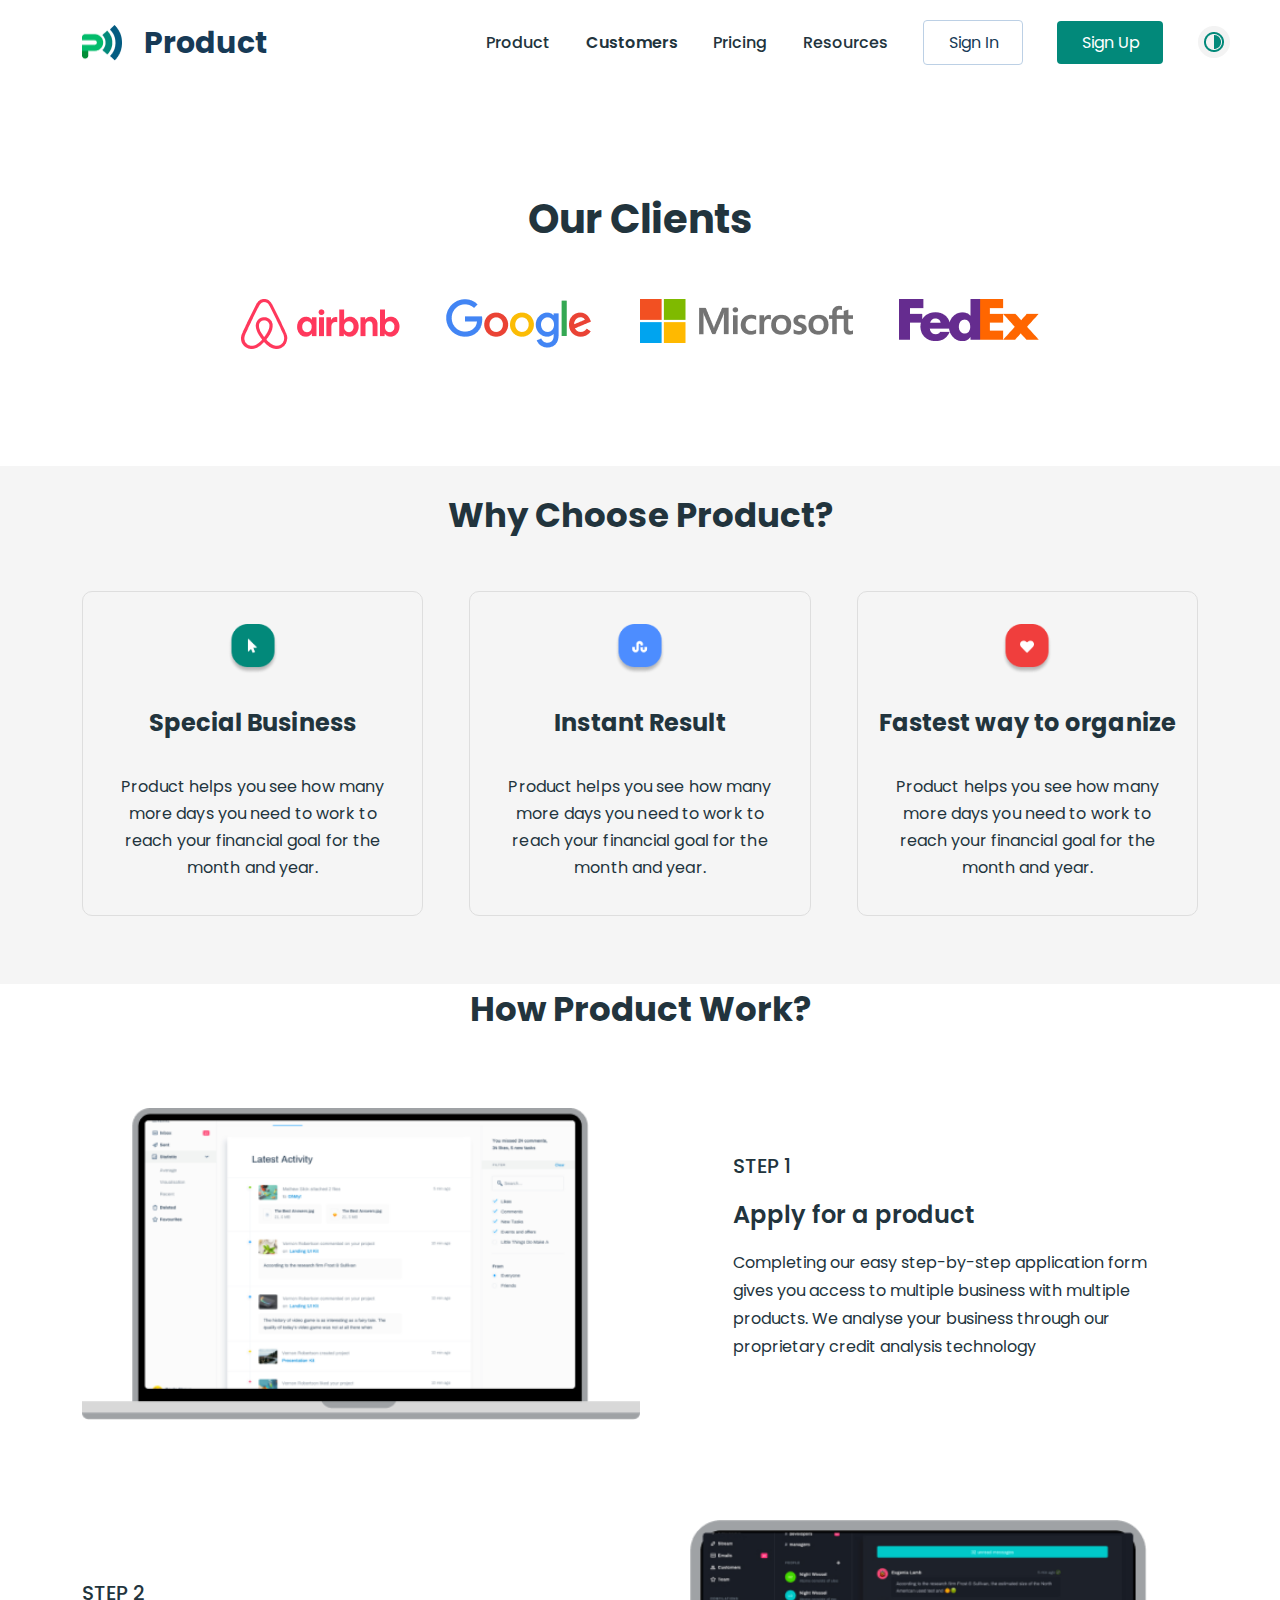
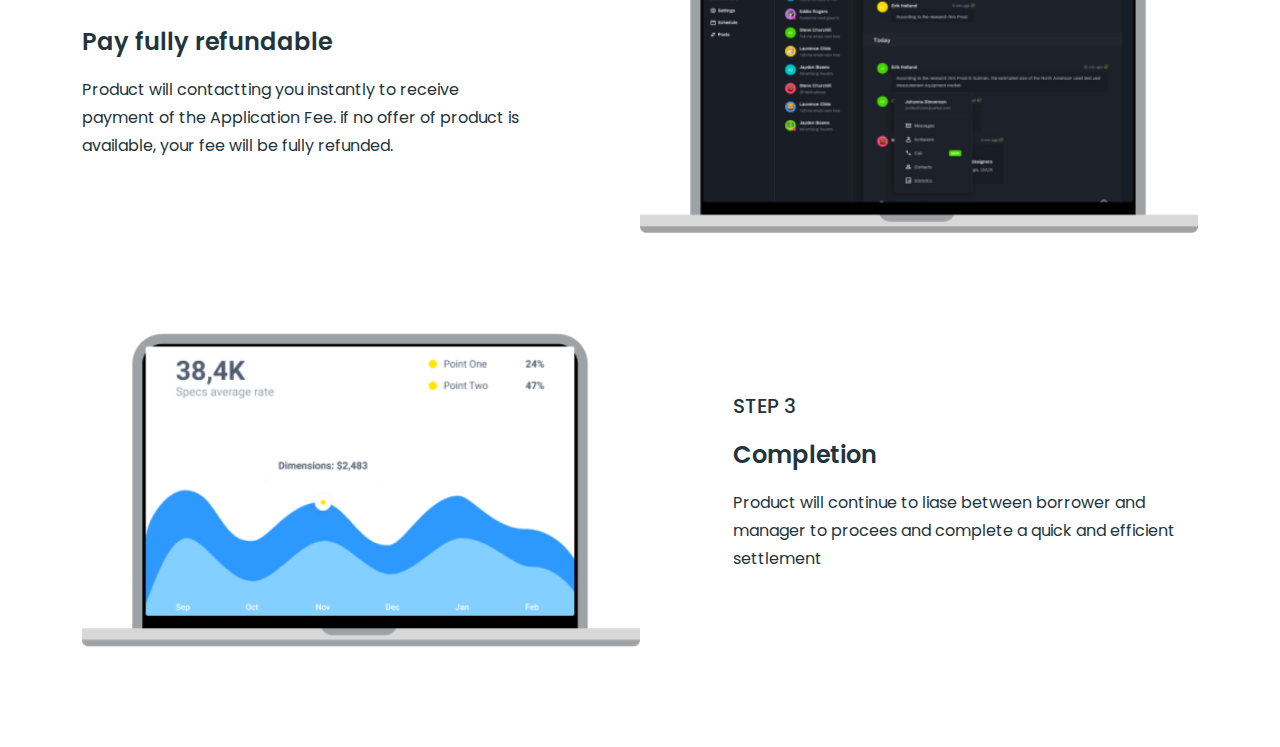
==== customers.html @ bbb2ed30 "intial commit" ====
<!DOCTYPE html>
<html>

<head>
  <meta charset="utf-8">
  <title>Lesson 3_3</title>
  <meta name="viewport" content="width=device-width, initial-scale=1.0">
  <link rel="stylesheet" href="css/bootstrap.css">
  <link rel="stylesheet" href="css/customers.css">
  <link rel="preconnect" href="https://fonts.googleapis.com">
  <link href="https://fonts.googleapis.com/css2?family=Poppins:wght@400;500;600;700&display=swap" rel="stylesheet">
  <link href='https://unpkg.com/boxicons@2.1.4/css/boxicons.min.css' rel='stylesheet'>
</head>

<body>
  <header>
    <div class="container">
      <div class="header-product">
        <div class="header-product-logo col-lg-2 col-6">
          <img src="img/product.png" class="col-3" alt="product" width="40px" height="36px">
          <h1 class="col-8">Product</h1>
        </div>
          <input type="checkbox" name="checkbox">
          <span><i class='bx bx-menu'></i><i class='bx bx-x'></i></span>
        <div class="product-nav col-lg-8 col-3">
          <nav class="col-7">
            <ul>
              <li><a href="index.html">Product</a></li>
              <li><a href="customers.html">Customers</a></li>
              <li><a href="pricing.html">Pricing</a></li>
              <li><a href="#">Resources</a></li>
            </ul>
          </nav>
          <button type="button" class="sign-in">Sign In</button>
          <button type="button" class="sign-up">Sign Up</button>
          <div id="headerImg"></div>
        </div>
      </div>
    </div>
  </header>

  <section>
    <div class="container">
      <div class="clients">
        <h1>Our Clients</h1>
        <aside>
          <img src="img/Airbnb-Logo.png" alt="logo" class="aside-airbnb">
          <img src="img/Google-Logo.png" alt="logo" class="aside-google">
          <img src="img/Microsoft-Logo.png" alt="logo" class="aside-microsoft">
          <img src="img/FedEx-Logo.png" alt="logo" class="aside-fedex">
        </aside>
      </div>
    </div>
  </section>

  <section id="section-choose">
    <div class="container">
      <div class="choose">
        <h2>Why Choose Product?</h2>
        <div class="row">
          <div class="choose-content">
            <img src="img/first-click.png" alt="first-click">
            <h3>Special Business</h3>
            <p>Product helps you see how many more days you need to work to reach your financial goal for the month and year.</p>
          </div>
          <div class="choose-content">
            <img src="img/design-surveys.png" alt="design-surveys">
            <h3>Instant Result</h3>
            <p>Product helps you see how many more days you need to work to reach your financial goal for the month and year.</p>
          </div>
          <div class="choose-content">
            <img src="img/choose-icon.png" alt="prefernce">
            <h3>Fastest way to organize</h3>
            <p>Product helps you see how many more days you need to work to reach your financial goal for the month and year.</p>
          </div>
        </div>
      </div>
    </div>
  </section>

  <section>
    <div class="container">
      <div class="work">
        <h2>How Product Work?</h2>
        <div class="row apply">
          <div class="apply-img col-lg-6 col-12">
            <img src="img/apply.png" alt="img">
          </div>
          <div class="apply-text col-lg-5 col-12">
            <h3>STEP 1</h3>
            <h2>Apply for a product</h2>
            <p>Completing our easy step-by-step application form gives you access to multiple business with multiple products. We analyse your business through our proprietary credit analysis technology </p>
          </div>
        </div>
        <div class="row refundable">
          <div class="refundable-text col-lg-5 col-12">
            <h3>STEP 2 </h3>
            <h2>Pay fully refundable</h2>
            <p>Product will contactting you instantly to receive payment of the Application Fee. if no offer of product is available, your fee will be fully refunded.</p>
          </div>
          <div class="refundable-img col-lg-6 col-12">
            <img src="img/refundable.png" alt="img">
          </div>
        </div>
        <div class="row completion">
          <div class="completion-img col-lg-6 col-12">
            <img src="img/completion.png" alt="img">
          </div>
          <div class="completion-text col-lg-5 col-12">
            <h3>STEP 3</h3>
            <h2>Completion</h2>
            <p>Product will continue to liase between borrower and manager to procees and complete a quick and efficient settlement</p>
          </div>
        </div>
      </div>
    </div>
  </section>

  <script src="js/main.js"></script>
</body>
</html>
---- css/customers.css ----
:root {
  --body-bg-color: #fff;
  --header-text-color: #173A56;
  --text-color: #22343D;
  --product-img-foot: url(/img/product-img.png);
  --choose-bg-color: #F5F5F5;
}

.dark {
  --body-bg-color: #1F2E35;
  --header-text-color: #fff;
  --text-color: #fff;
  --product-img-foot: url(/img/product-img-dark.png);
  --choose-bg-color: #22343D;
}

body {
  font-family: 'Poppins', sans-serif;
  background-color: var(--body-bg-color);
  transition: all .4s;
  padding: 0;
  margin: 0;
}


img {
  width: 100%;
}

a {
  text-decoration: none;
}

li {
  list-style: none;
}

header {
  padding: 20px 0px 24px 0px;
}

.header-product {
  display: flex;
  justify-content: space-between;
  align-items: center;
  position: relative;
}

.header-product-logo {
  display: flex;
  justify-content: space-between;
  align-items: center;
}

.header-product-logo img {
  width: 40px;
  height: 36px;
}

.header-product-logo h1 {
  font-weight: 700;
  font-size: 30px;
  line-height: 28px;
  color: var(--header-text-color);
  margin: 0;
}

.header-product i {
  display: none;
}

.product-nav {
  display: flex;
  justify-content: space-between;
  align-items: center;
  position: relative;
}
.product-nav a:hover {
  font-weight: 600;
}
.header-product input {
  display: none;
}
nav  {
  display: grid;
  align-items: center;
}

nav ul {
  display: flex;
  justify-content: space-between;
  align-items: center;
  margin: 0;
}

nav ul li:nth-child(2) > a {
  font-weight: 600;
}

nav ul li a {
  font-weight: 500;
  font-size: 16px;
  line-height: 28px;
  color: var(--text-color)
}

.sign-in {
  background: transparent;
  border: 1px solid #BCD0E5;
  border-radius: 4px;
  color: var(--header-text-color);
  padding: 10px 23px 9px 25px;
}
.sign-up {
  background: #02897A;
  border-radius: 4px;
  border: none;
  color: #fff;
  padding: 10px 23px 9px 25px;
}
#headerImg::before {
  content: url(/img/frame-49.png);
  width: 32px;
  height: 32px;
  position: absolute;
  top: 6px;
  cursor: pointer;
}


.clients {
  margin: 100px 0px 117px 0px; 
}

.clients h1 {
  font-weight: 700;
  font-size: 40px;
  line-height: 60px;
  color: var(--text-color);
  text-align: center;
  margin-bottom: 50px;
}

.clients aside {
  display: grid;
  justify-content: center;
  grid-template-columns: 159px 148px 213px 140px; 
  grid-column-gap: 46px;
}


.aside-airbnb {
  width: 159px;
  height: 50px;
}
.aside-google {
  width: 146px;
  height: 50px;
}
.aside-microsoft {
  width: 213px;
  height: 44px;
}
.aside-fedex {
  width: 140px;
  height: 42px;
}



#section-choose {
  background-color: var(--choose-bg-color);
  padding: 24px 0px 68px 0px;
}

.choose {
  text-align: center;
}

.choose h2 {
  font-weight: 700;
  font-size: 34px;
  line-height: 51px;
  color: var(--text-color);
  margin-bottom: 50px;
}

.choose-content {
  border: 1px solid #DEDEDE;
  border-radius: 10px;
}

.choose > div {
  display: grid;
  grid-template-columns: 1fr 1fr 1fr;
  grid-column-gap: 46px;
}

.choose-content img {
  width: 50px;
  height: 50px;
  margin: 32px 0px;
}

.choose-content h3 {
  font-weight: 700;
  font-size: 24px;
  line-height: 33px;
  letter-spacing: 0.1px;
  color: var(--text-color);
  margin-bottom: 16px;
}

.choose-content p {
  font-weight: 400;
  font-size: 16px;
  line-height: 27px;
  letter-spacing: 0.1px;
  color: var(--text-color);
  padding: 0px ;
  margin: 34px;
}

.choose-sign-btn {
  background: #02897A;
  border-radius: 4px;
  color: #fff;
  border: none;
  padding: 15px 32px 14px 34px;
  margin: 34px 0px 90px 0px;
}



.work > h2 {
  font-weight: 700;
  font-size: 34px;
  line-height: 51px;
  color: var(--text-color);
  text-align: center;
  margin-bottom: 73px;
}


.apply {
  display: flex;
  justify-content: space-between;
  align-items: center;
  margin-bottom: 100px;
}

.apply-text h3 {
  font-weight: 500;
  font-size: 20px;
  line-height: 30px;
  color: var(--text-color);
  margin-bottom: 16px;
}

.apply-text h2 {
  font-weight: 600;
  font-size: 24px;
  line-height: 36px;
  color: var(--text-color);
  margin-bottom: 16px;
}

.apply-text p {
  font-weight: 400;
  font-size: 16px;
  line-height: 28px;
  color: var(--text-color);
  padding-right: 20px;
}

.apply-img {
  display: flex;
  justify-content: flex-start;
}


.refundable {
  display: flex;
  justify-content: space-between;
  align-items: center;
  margin-bottom: 100px;
}

.refundable-text h3 {
  font-weight: 500;
  font-size: 20px;
  line-height: 30px;
  color: var(--text-color);
  margin-bottom: 16px;
}

.refundable-text h2 {
  font-weight: 600;
  font-size: 24px;
  line-height: 36px;
  color: var(--text-color);
  margin-bottom: 16px;
}

.refundable-text p {
  font-weight: 400;
  font-size: 16px;
  line-height: 28px;
  color: var(--text-color);
  padding-right: 20px;
}

.refundable-img {
  display: flex;
  justify-content: flex-end;
}

.completion {
  display: flex;
  justify-content: space-between;
  align-items: center;
  margin-bottom: 100px;
}

.completion-text h3 {
  font-weight: 500;
  font-size: 20px;
  line-height: 30px;
  color: var(--text-color);
  margin-bottom: 16px;
}

.completion-text h2 {
  font-weight: 600;
  font-size: 24px;
  line-height: 36px;
  color: var(--text-color);
  margin-bottom: 16px;
}

.completion-text p {
  font-weight: 400;
  font-size: 16px;
  line-height: 28px;
  color: var(--text-color);
  padding-right: 20px;
}

.completion-img {
  display: flex;
  justify-content: flex-start;
}


@media (max-width: 992px) {

  .col-1

  .header-product {
    position: relative;
    background: none;
    top: 50px;
    right: 50px;
    z-index: 1;
  }

  .header-product input {
    position: absolute;
    width: 28px;
    height: 30px;
    top: 0px;
    right: 0px;
    z-index: 2;
    cursor: pointer;
    opacity: 0;display: block;
  }

  .product-nav {
    display: none;
    position: absolute;
    width: 300px;
    top: -20px;
    right: -20px;
    padding: 50px;
    padding-top: 70px;
    background-color: var(--text-color);
  }

  .header-product input:checked ~ .product-nav {
    display: block;
  }

  #headerImg::before {
    top: 25px;
  }

  .header-product ul {
    display: block;
    padding: 0;
    margin-bottom: 30px;
  }

  .header-product li {
    display: block;
    padding: 10px 0;
  }

  .header-product button {
    display: block;
    margin-bottom: 20px;
  }

  .header-product .sign-in {
    color: var(--body-bg-color);
  }

  .header-product input:checked ~ span, 
  .header-product input:checked ~ span > .bx-x {
    opacity: 1;
    color: var(--body-bg-color);
    display: block;
  }

  .header-product input:checked ~ span > .bx-menu {
    display: none;
  }

  .header-product span {
    width: 28px;
    height: 31px;
    margin-right: 0px;
    z-index: 1;
  }

  .header-product span > .bx-menu {
    display: block;
    z-index: 1;
    width: 100%;
    height: 100%;
    color: var(--text-color);
  }

  .header-product span > i {
    width: 100%;
    height: 100%;
    margin-top: 8px;
  }

  .product-nav a {
    color: var(--body-bg-color);
  }

  .clients h1 {
    font-weight: 700;
    font-size: 36px;
    line-height: 54px;
  }

  .clients aside {
    display: grid;
    justify-content: space-around;
    grid-template-columns: 159px 148px; 
    grid-template-rows: 50px;
    grid-row-gap: 50px;
  }
  
  .aside-microsoft {
    width: 164px;
    height: 34px;
  }


  .choose > div {
    display: grid;
    grid-template-columns: 1fr;
    grid-row-gap: 32px;
    margin: 0 7px;
    text-align: center;
  }


  .apply {
    margin: 0px 1px 0px 7px;
  }

  .apply-img {
    margin: 0px 6px 80px 0px;
  }

  .apply-text p {
    padding-right: 22px;
  }


  .refundable {
    margin: 0px 1px 0px 7px;
  }

  .refundable-img {
    margin: 69px 6px 69px 0px;
    order: -1;
  }

  .refundable-text p {
    padding-right: 22px;
  }

  .completion {
    margin: 0px 1px 0px 7px;
  }

  .completion-img {
    margin: 74px 6px 67px 0px;
  }

  .completion-text p {
    padding-right: 22px;
  }
}
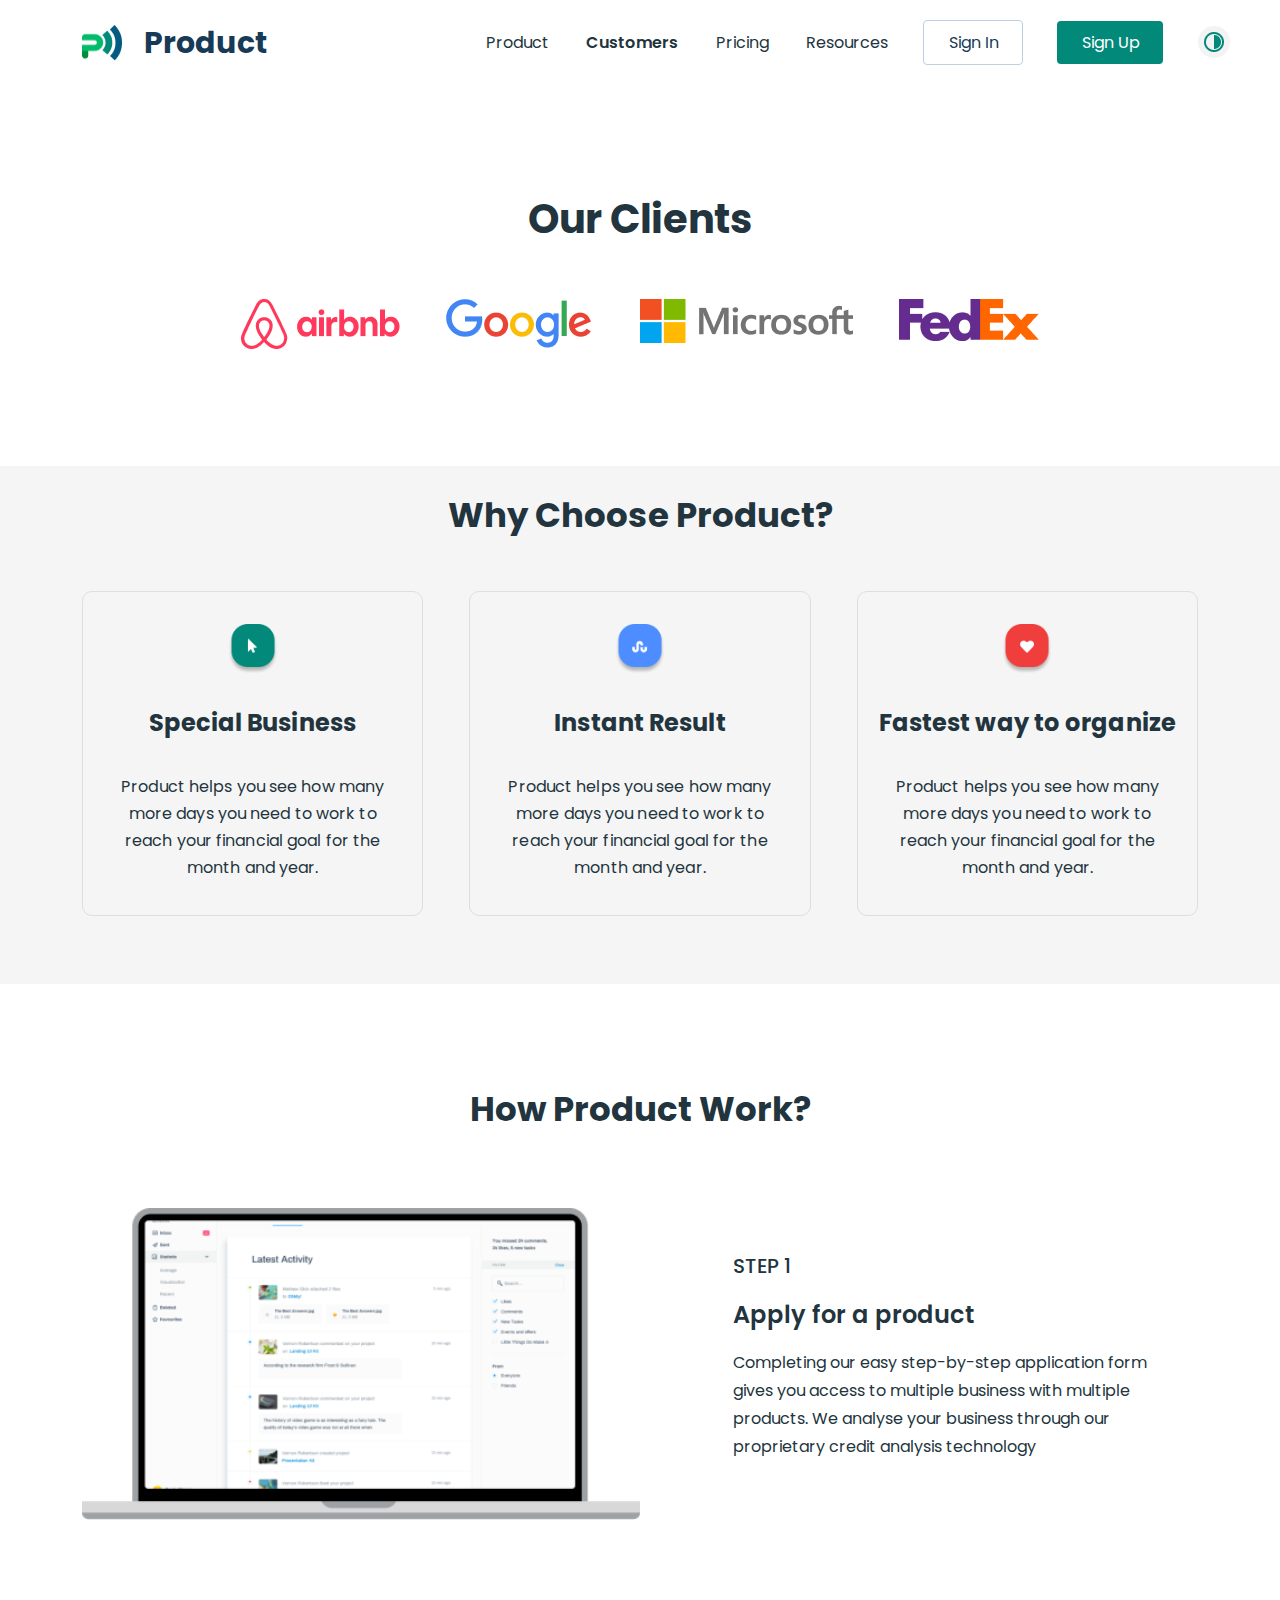
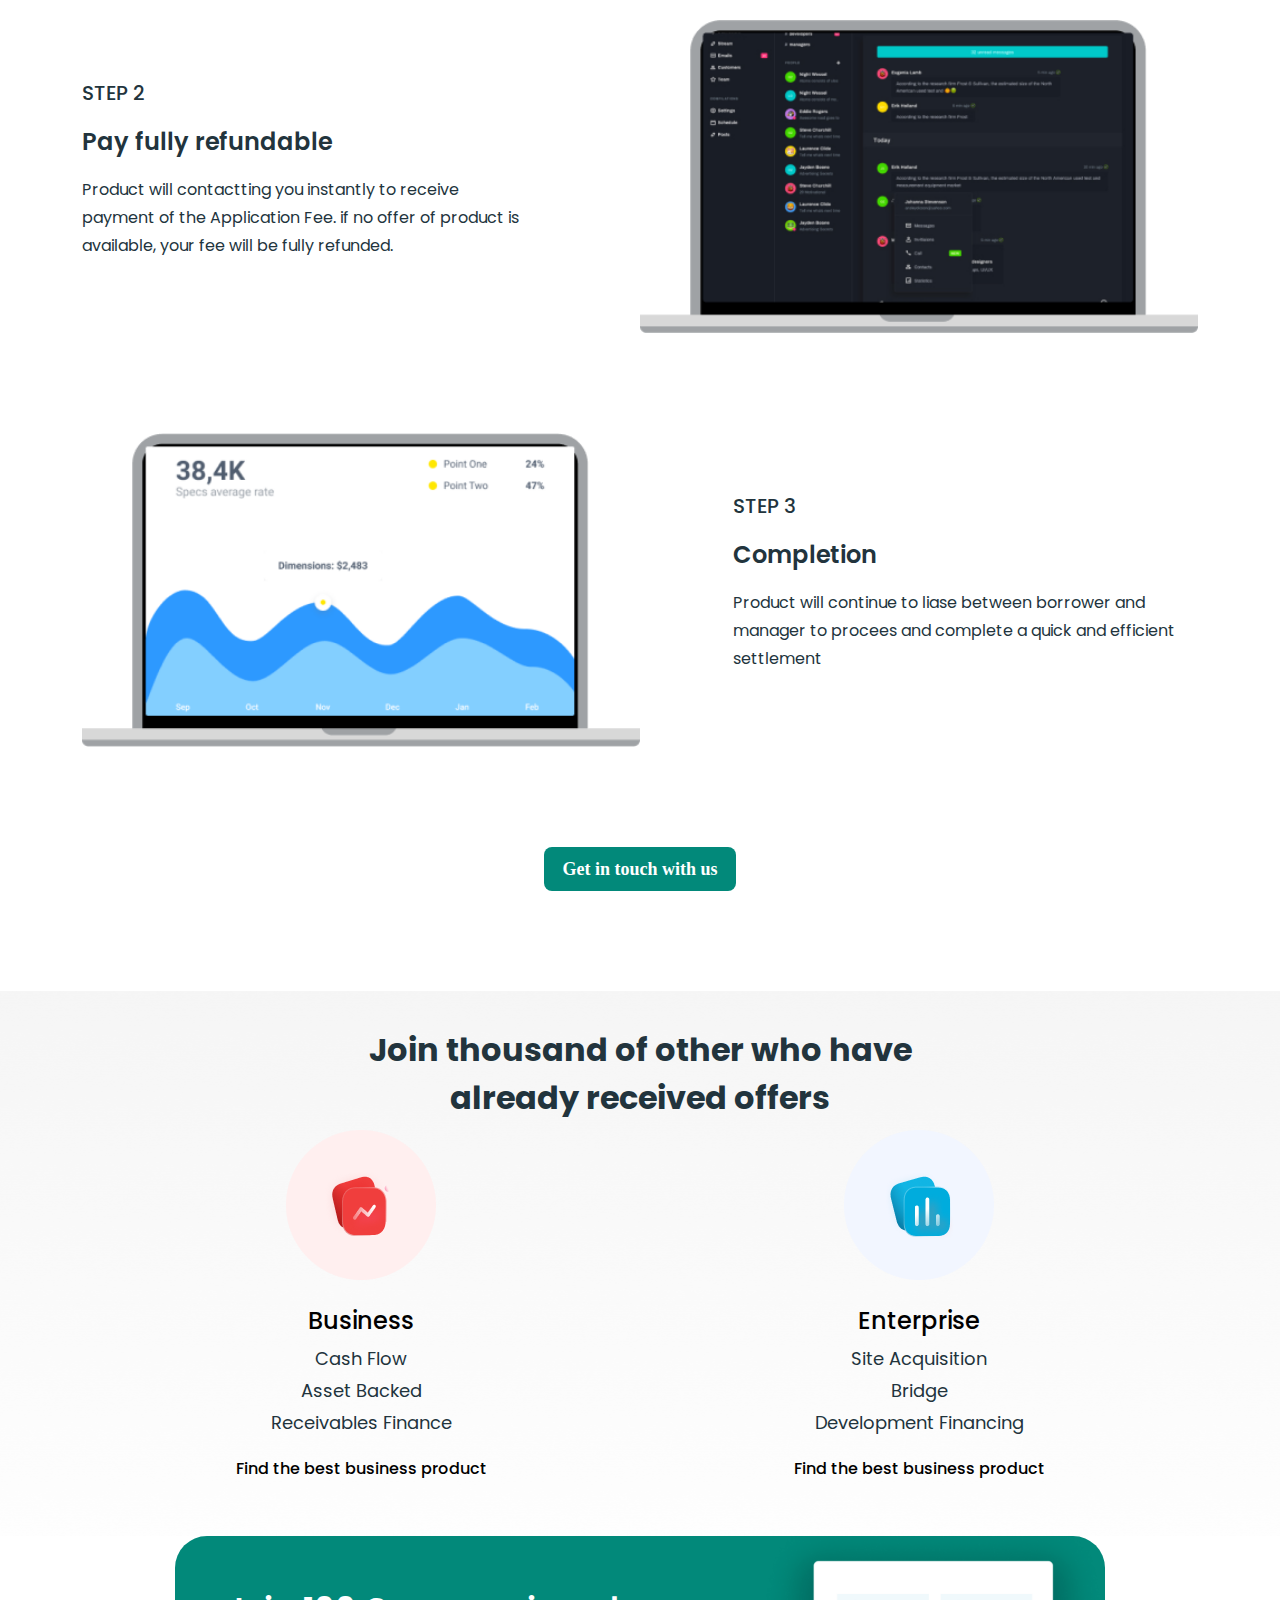
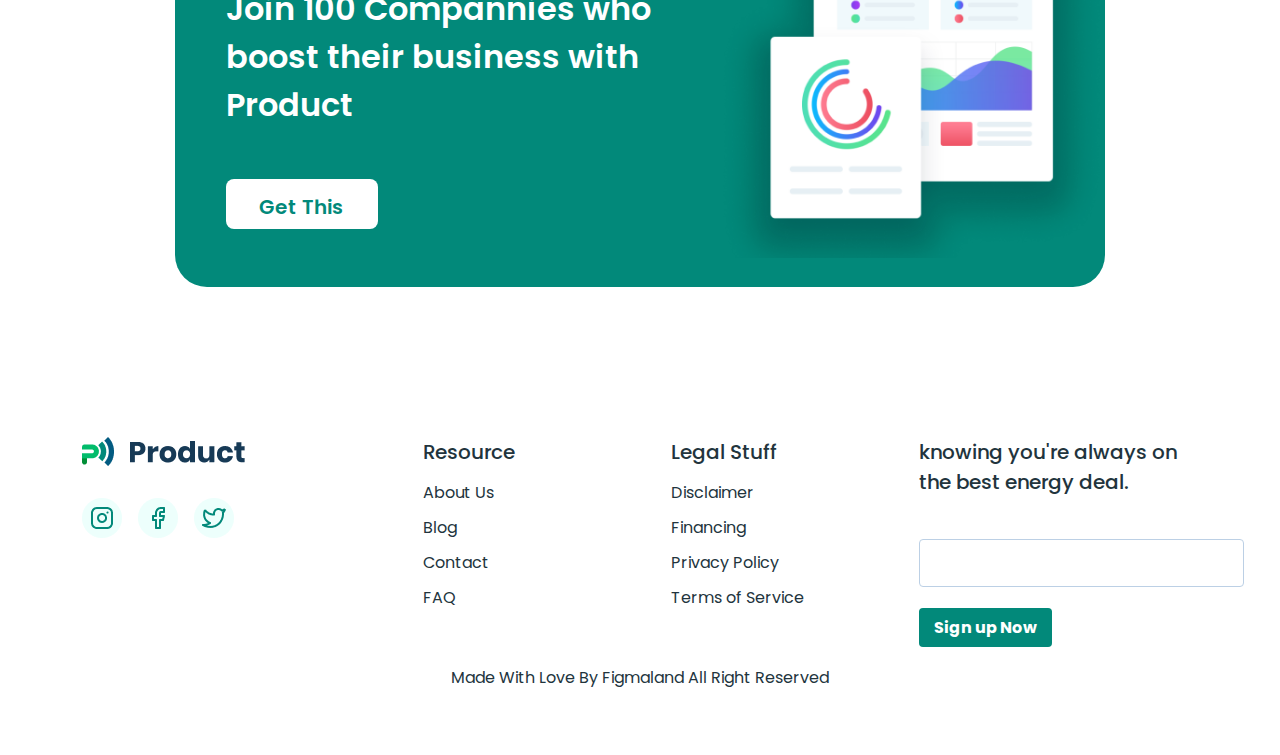
==== commit be554404: "intial commit" ====
--- a/customers.html
+++ b/customers.html
@@ -20,15 +20,15 @@
           <img src="img/product.png" class="col-3" alt="product" width="40px" height="36px">
           <h1 class="col-8">Product</h1>
         </div>
-          <input type="checkbox" name="checkbox">
-          <span><i class='bx bx-menu'></i><i class='bx bx-x'></i></span>
+        <input type="checkbox" name="checkbox">
+        <span><i class='bx bx-menu'></i><i class='bx bx-x'></i></span>
         <div class="product-nav col-lg-8 col-3">
           <nav class="col-7">
             <ul>
               <li><a href="index.html">Product</a></li>
               <li><a href="customers.html">Customers</a></li>
               <li><a href="pricing.html">Pricing</a></li>
-              <li><a href="#">Resources</a></li>
+              <li><a href="resources.html">Resources</a></li>
             </ul>
           </nav>
           <button type="button" class="sign-in">Sign In</button>
@@ -61,17 +61,20 @@
           <div class="choose-content">
             <img src="img/first-click.png" alt="first-click">
             <h3>Special Business</h3>
-            <p>Product helps you see how many more days you need to work to reach your financial goal for the month and year.</p>
+            <p>Product helps you see how many more days you need to work to reach your financial goal for the month and
+              year.</p>
           </div>
           <div class="choose-content">
             <img src="img/design-surveys.png" alt="design-surveys">
             <h3>Instant Result</h3>
-            <p>Product helps you see how many more days you need to work to reach your financial goal for the month and year.</p>
+            <p>Product helps you see how many more days you need to work to reach your financial goal for the month and
+              year.</p>
           </div>
           <div class="choose-content">
             <img src="img/choose-icon.png" alt="prefernce">
             <h3>Fastest way to organize</h3>
-            <p>Product helps you see how many more days you need to work to reach your financial goal for the month and year.</p>
+            <p>Product helps you see how many more days you need to work to reach your financial goal for the month and
+              year.</p>
           </div>
         </div>
       </div>
@@ -89,14 +92,16 @@
           <div class="apply-text col-lg-5 col-12">
             <h3>STEP 1</h3>
             <h2>Apply for a product</h2>
-            <p>Completing our easy step-by-step application form gives you access to multiple business with multiple products. We analyse your business through our proprietary credit analysis technology </p>
+            <p>Completing our easy step-by-step application form gives you access to multiple business with multiple
+              products. We analyse your business through our proprietary credit analysis technology </p>
           </div>
         </div>
         <div class="row refundable">
           <div class="refundable-text col-lg-5 col-12">
             <h3>STEP 2 </h3>
             <h2>Pay fully refundable</h2>
-            <p>Product will contactting you instantly to receive payment of the Application Fee. if no offer of product is available, your fee will be fully refunded.</p>
+            <p>Product will contactting you instantly to receive payment of the Application Fee. if no offer of product
+              is available, your fee will be fully refunded.</p>
           </div>
           <div class="refundable-img col-lg-6 col-12">
             <img src="img/refundable.png" alt="img">
@@ -109,13 +114,106 @@
           <div class="completion-text col-lg-5 col-12">
             <h3>STEP 3</h3>
             <h2>Completion</h2>
-            <p>Product will continue to liase between borrower and manager to procees and complete a quick and efficient settlement</p>
-          </div>
-        </div>
-      </div>
-    </div>
-  </section>
+            <p>Product will continue to liase between borrower and manager to procees and complete a quick and efficient
+              settlement</p>
+          </div>
+        </div>
+        <div class="work-btn">
+          <button>Get in touch with us</button>
+        </div>
+      </div>
+    </div>
+  </section>
+
+  <section class="join-section">
+    <div class="container">
+      <div class="join">
+        <h2>Join thousand of other who have <br>
+          already received offers</h2>
+        <div class="join-container">
+          <div class="join-content">
+            <img src="img/join-img1.png" alt="img">
+            <h3>Business</h3>
+            <ul>
+              <li>Cash Flow</li>
+              <li>Asset Backed</li>
+              <li>Receivables Finance</li>
+            </ul>
+            <h4>Find the best business product</h4>
+          </div>
+          <div class="join-content">
+            <img src="img/join-img2.png" alt="img">
+            <h3>Enterprise</h3>
+            <ul>
+              <li>Site Acquisition</li>
+              <li>Bridge</li>
+              <li>Development Financing</li>
+            </ul>
+            <h4>Find the best business product</h4>
+          </div>
+        </div>
+      </div>
+    </div>
+  </section>
+
+  <section id="section-compannies">
+    <div class="container">
+      <div class="row justify-content-center">
+        <div class="compannies row col-lg-10 col-12">
+          <div class="col-lg-7 col-12">
+            <h2>Join 100 Compannies who <br> boost their business with Product</h2>
+            <button>Get This</button>
+          </div>
+          <div class="col-lg-5 col-12">
+            <img src="img/screen.png" alt="img">
+          </div>
+        </div>
+      </div>
+    </div>
+  </section>
+
+  <footer>
+    <div class="container">
+      <div class="row justify-content-center">
+        <div class="foot-product row col-12">
+          <div class="foot-icon col-lg-3 col-12">
+            <div></div>
+            <ul class="row">
+              <li><img src="img/instagram.png" alt="icon"></li>
+              <li><img src="img/facebook.png" alt="icon"></li>
+              <li><img src="img/twitter.png" alt="icon"></li>
+            </ul> 
+          </div>
+          <div class="col-lg-2 col-12">
+            <h4>Resource</h4>
+            <ul>
+              <li>About Us</li>
+              <li>Blog</li>
+              <li>Contact</li>
+              <li>FAQ</li>
+            </ul>
+          </div>
+          <div class="col-lg-2 col-12">
+            <h4>Legal Stuff</h4>
+            <ul>
+              <li>Disclaimer</li>
+              <li>Financing</li>
+              <li>Privacy Policy</li>
+              <li>Terms of Service</li>
+            </ul>
+          </div>
+          <div class="col-lg-3 col-12">
+            <h4>knowing you're always on the best energy deal.</h4>
+            <input type="text" placholder="Enter your phone Number"> <br>
+            <button>Sign up Now</button>
+          </div>
+        </div>
+        <div class="foot-p"><p>Made With Love By Figmaland All Right Reserved</p></div>
+      </div>
+    </div>
+  </footer>
 
   <script src="js/main.js"></script>
 </body>
+
 </html>--- a/css/customers.css
+++ b/css/customers.css
@@ -4,6 +4,8 @@
   --text-color: #22343D;
   --product-img-foot: url(/img/product-img.png);
   --choose-bg-color: #F5F5F5;
+  --join-background: url(/img/join.png);
+  --join-text-color: #000;
 }
 
 .dark {
@@ -12,6 +14,8 @@
   --text-color: #fff;
   --product-img-foot: url(/img/product-img-dark.png);
   --choose-bg-color: #22343D;
+  --join-background: url(/img/join-dark.png);
+  --join-text-color: #fff;
 }
 
 body {
@@ -98,7 +102,7 @@
 }
 
 nav ul li a {
-  font-weight: 500;
+  font-weight: 400;
   font-size: 16px;
   line-height: 28px;
   color: var(--text-color)
@@ -232,6 +236,10 @@
 
 
 
+.work {
+  margin: 100px 0;
+}
+
 .work > h2 {
   font-weight: 700;
   font-size: 34px;
@@ -349,6 +357,199 @@
 .completion-img {
   display: flex;
   justify-content: flex-start;
+}
+
+.work .work-btn {
+  display: flex;
+  justify-content: center;
+}
+
+.work button {
+  font-family: 'Montserrat';
+  font-style: normal;
+  font-weight: 600;
+  font-size: 18px;
+  line-height: 22px;
+  color: #fff;
+  background: #02897A;
+  border-radius: 8px;
+  border: none;
+  padding: 11px 18px;
+}
+
+
+.join-section {
+  background-image: var(--join-background);
+  background-size: 100% 626px;
+  background-repeat: no-repeat;
+  text-align: center;
+  padding: 35px 0px 45px 0px;
+}
+
+.join h2 {
+  font-family: 'Poppins';
+  font-style: normal;
+  font-weight: 700;
+  font-size: 32px;
+  line-height: 48px; 
+  color: var(--text-color);
+}
+
+.join .join-container {
+  display: flex;
+  justify-content: space-around;
+}
+
+.join-content img {
+  width: 150px;
+  height: 150px;
+  margin-bottom: 27px;
+}
+
+.join-content h3 {
+  font-family: 'Poppins';
+  font-style: normal;
+  font-weight: 500;
+  font-size: 24px; 
+  line-height: 28px;
+  color: var(--join-text-color);
+}
+
+.join-container .join-content ul {
+  font-family: 'Poppins';
+  font-style: normal;
+  font-weight: 400;
+  font-size: 18px;
+  line-height: 32px; 
+  color: var(--text-color);   
+  padding: 0; 
+}
+
+.join-content h4 {
+  font-family: 'Poppins';
+  font-style: normal;
+  font-weight: 500;
+  font-size: 16px;
+  line-height: 28px;
+  color: var(--join-text-color);
+}
+
+
+#section-compannies > .container > .row {
+  margin: 0;
+}
+
+.compannies {
+  background: #02897A;
+  border-radius: 32px;
+  color: #fff;
+}
+
+.compannies > div:nth-child(1) {
+  padding-left: 51px;
+  margin-top: 49px;
+}
+.compannies h2 {
+  font-weight: 600;
+  font-size: 32px;
+  line-height: 151.4%;
+  margin-bottom: 50px;
+}
+
+.compannies button {
+  border-radius: 8px;
+  background-color: #fff;
+  color: #02897A;
+  border: none;
+  font-weight: 600;
+  font-size: 20px;
+  line-height: 30px;
+  padding: 13px 35px 7px 33px;
+  margin-bottom: 58px;
+}
+
+.compannies img {
+  width: 100%;
+}
+
+
+footer {
+  margin-top: 150px;
+}
+
+.foot-product * h4 {
+  font-weight: 500;
+  font-size: 20px;
+  line-height: 30px;
+  color: var(--text-color);
+}
+
+.foot-product * ul {
+  padding: 0;
+  margin: 0;
+  list-style: none;
+}
+
+.foot-product * li {
+  font-weight: 400;
+  font-size: 16px;
+  line-height: 35px;
+  color: var(--text-color);
+}
+
+.foot-product.row {
+  justify-content: space-between;
+  flex-wrap: nowrap;
+}
+
+.foot-icon div::before {
+  content: var(--product-img-foot);
+}
+
+.foot-icon ul {
+  margin: 0;
+  padding: 0;
+  list-style: none;
+}
+
+.foot-icon li {
+  margin: 24px 16px 0px 0px;
+  cursor: pointer;
+}
+
+input {
+  border: 1px solid #BCD0E5;
+  border-radius: 4px;
+  background-color: #fff;
+  margin: 34px 0px 21px 0px;
+  width: 325px;
+  height: 48px;
+}
+::placeholder {
+  font-family: 'ProximaNova';
+  font-size: 16px;
+  line-height: 28px;
+  color: #BCD0E5;
+}
+
+.foot-product button {
+  font-weight: 700;
+  font-size: 16px;
+  line-height: 24px;
+  background: #02897A;
+  border-radius: 4px;
+  color: #fff;
+  padding: 8px 15px 7px 15px;
+  border: none;
+}
+
+.foot-p {
+  font-weight: 400;
+  font-size: 16px;
+  line-height: 30px;
+  color: var(--text-color);
+  margin: 16px 0px 46px 0px;
+  text-align: center;
 }
 
 
@@ -516,4 +717,66 @@
   .completion-text p {
     padding-right: 22px;
   }
+
+  .work button {
+    display: none;
+  }
+
+  .join-section {
+    padding: 30px;
+  }
+
+  .join .join-container {
+    display: block;
+  }
+
+  .join h2 {
+    margin-bottom: 80px;
+  }
+
+  .join-content {
+    margin-bottom: 60px;
+  }
+
+  .compannies > div:nth-child(1) {
+    padding: 17px 21px 0px 22px;
+    margin-top: 0px;
+    text-align: center;
+  }
+
+  .compannies > div:nth-child(1) button {
+    margin-bottom: 32px;
+  }
+
+  footer {
+    padding-top: 100px;
+  }
+
+  .foot-product {
+    text-align: center;
+  }
+
+  .foot-product.row {
+    flex-wrap: wrap;
+  }
+
+  .foot-icon ul {
+    justify-content: center;
+  }
+
+  .foot-product div:nth-child(2) {
+    margin: 32px 0px;
+  }
+
+  .foot-product div:nth-child(4) {
+    margin: 32px 0px 44px 0px;
+    padding: 0px 44px;
+  }
+  .foot-product div:nth-child(4) input {
+    width: 300px;
+  }
+
+  .foot-p {
+    margin: 0 -1px;
+  }
 }